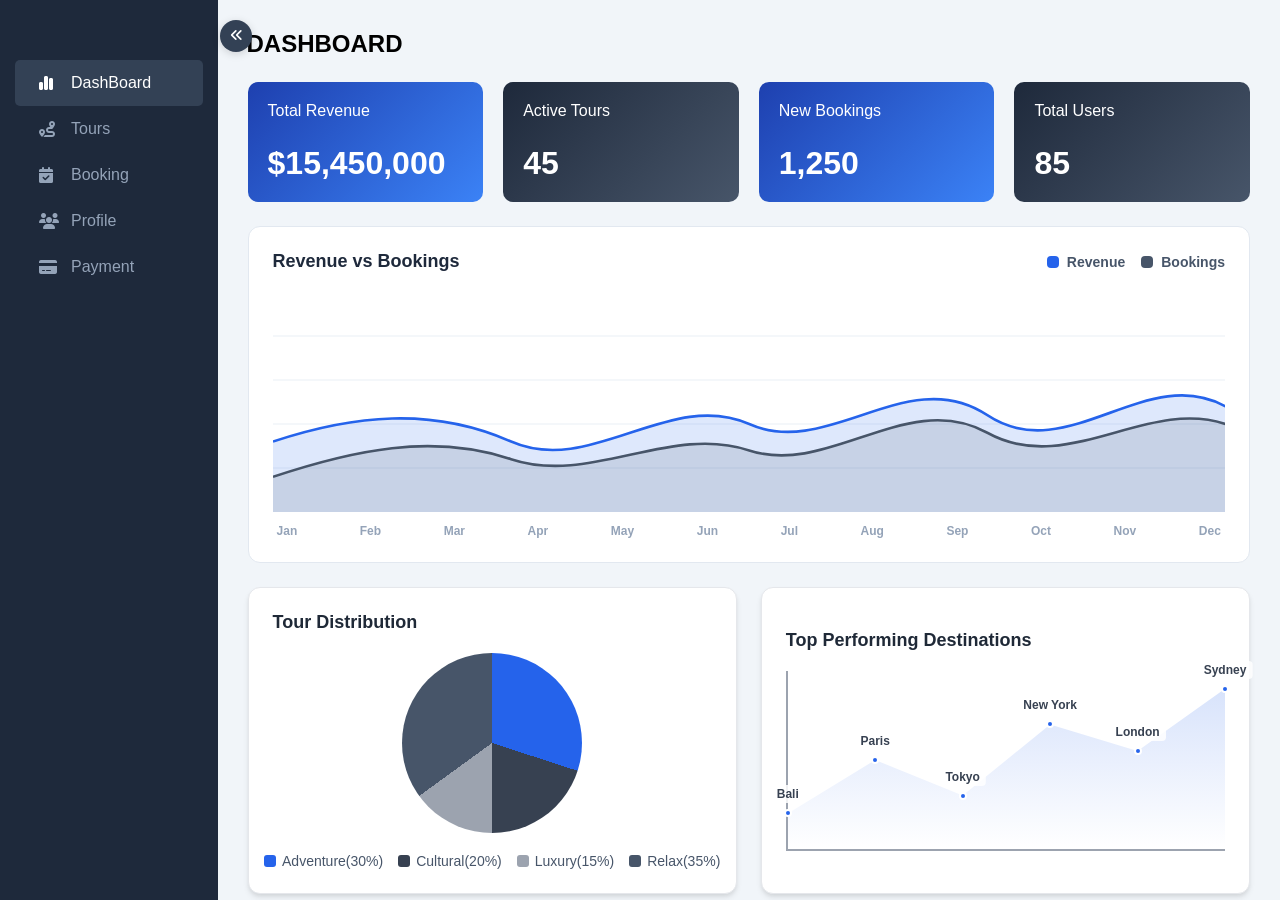
==== html/AdminDashBoard.html @ f74b4b29 "g" ====
<!doctype html>
<html lang="en">
<head>
    <meta charset="UTF-8">
    <meta name="viewport"
          content="width=device-width, user-scalable=no, initial-scale=1.0, maximum-scale=1.0, minimum-scale=1.0">
    <meta http-equiv="X-UA-Compatible" content="ie=edge">
    <title>Document</title>
    <link rel = "stylesheet" href = "../css/AdminDashBoard.css">
    <link rel="stylesheet" href="https://cdnjs.cloudflare.com/ajax/libs/font-awesome/6.4.0/css/all.min.css">
    <script src="../js/AdminDashBoard.js" defer></script>
</head>
<body>
    <div class = "sidebar" id = "sidebar">
        <button class="toggle-btn" id="toggleBtn">
            <i class="fa-solid fa-angles-left" id = "toggleIcon"></i>
        </button>
        <ul class = "sidebar-menu">
            <li><a href = "AdminDashBoard.html" class = "active"><i class = "fa-solid fa-chart-simple"></i>DashBoard</a></li>
            <li><a href = "tours_home.html"><i class = "fa-solid fa-route"></i>Tours</a></li>
            <li><a href = "TourBookingForm.html"><i class = "fa-solid fa-calendar-check"></i>Booking</a></li>
            <li><a href = "UserProfile.html"><i class = "fa-solid fa-users"></i>Profile</a></li>
            <li><a href = "PaymentConfirmation.html"><i class = "fa-solid fa-credit-card"></i>Payment</a></li>
        </ul>
    </div>
    <main class = "main-content">
        <header class = "main-header">
            <h2>DASHBOARD</h2>
        </header>
        <div class = "main-card">
            <div class = "total-revenue">
                <p>Total Revenue</p>
                <h1>$15,450,000</h1>
            </div>
            <div class = "active-tour">
                <p>Active Tours</p>
                <h1>45</h1>
            </div>
            <div class = "new-booking">
                <p>New Bookings</p>
                <h1>1,250</h1>
            </div>
            <div class = "total-user">
                <p>Total Users</p>
                <h1>85</h1>
            </div>
        </div>
        <div class = "chart">
            <div class = "chart-header">
                <div class = "chart-title">Revenue vs Bookings</div>
                <div class = "legend">
                    <div class = "legend-item">
                        <span class = "color-dot blue-dot"></span> Revenue
                    </div>
                    <div class = "legend-item">
                        <span class = "color-dot grey-dot"></span> Bookings
                    </div>
                </div>
            </div>
            <div class = "chart-body">
                <svg viewBox="0 0 1200 250" preserveAspectRatio="none">
                    <line x1="0" y1="50" x2="1200" y2="50" stroke="#f1f5f9" stroke-width="1.5" />
                    <line x1="0" y1="100" x2="1200" y2="100" stroke="#f1f5f9" stroke-width="1.5" />
                    <line x1="0" y1="150" x2="1200" y2="150" stroke="#f1f5f9" stroke-width="1.5" />
                    <line x1="0" y1="200" x2="1200" y2="200" stroke="#f1f5f9" stroke-width="1.5" />
                    <path d="M0,170 C100,140 200,130 300,170 C400,210 500,110 600,150 C700,190 800,80 900,140 C1000,200 1100,80 1200,130 L1200,250 L0,250 Z"
                          fill="rgba(37, 99, 235, 0.15)" />
                    <path d="M0,170 C100,140 200,130 300,170 C400,210 500,110 600,150 C700,190 800,80 900,140 C1000,200 1100,80 1200,130"
                          fill="none" stroke="#2563eb" stroke-width="3" />
                    <path d="M0,210 C100,180 200,160 300,190 C400,220 500,150 600,180 C700,210 800,110 900,160 C1000,210 1100,120 1200,150 L1200,250 L0,250 Z"
                          fill="rgba(71, 85, 105, 0.15)" />
                    <path d="M0,210 C100,180 200,160 300,190 C400,220 500,150 600,180 C700,210 800,110 900,160 C1000,210 1100,120 1200,150"
                          fill="none" stroke="#475569" stroke-width="3" />
                </svg>
            </div>
            <div class="months">
                <span>Jan</span><span>Feb</span><span>Mar</span><span>Apr</span><span>May</span><span>Jun</span>
                <span>Jul</span><span>Aug</span><span>Sep</span><span>Oct</span><span>Nov</span><span>Dec</span>
            </div>
        </div>
        <div class = "two-chart">
            <div class = "pie-chart">
                <div class = "pie-title">
                    Tour Distribution
                </div>
                <div class = "pie-visual"></div>
                <div class = "pie-body"></div>
                <div class = "pie-legend">
                    <div class = "legend-item">
                        <span class="color-box" style="background-color: #2563eb;"></span>Adventure(30%)
                    </div>
                    <div class = "legend-item">
                        <span class="color-box" style="background-color: #374151;"></span>Cultural(20%)
                    </div>
                    <div class = "legend-item">
                        <span class="color-box" style="background-color: #9ca3af;"></span>Luxury(15%)
                    </div>
                    <div class = "legend-item">
                        <span class="color-box" style="background-color: #475569;"></span>Relax(35%)
                    </div>
                </div>
            </div>
            <div class = "line-chart">
                <div class = "line-title">Top Performing Destinations</div>
                <div class = "line-visual">
                    <div class="line-path"></div>
                    <div class="chart-dot" style="left: 0%; top: 80%;">
                        <span class = "dot-label">Bali</span>
                    </div>
                    <div class="chart-dot" style="left: 20%; top: 50%;">
                        <span class = "dot-label">Paris</span>
                    </div>
                    <div class="chart-dot" style="left: 40%; top: 70%;">
                        <span class = "dot-label">Tokyo</span>
                    </div>
                    <div class="chart-dot" style="left: 60%; top: 30%;">
                        <span class = "dot-label">New York</span>
                    </div>
                    <div class="chart-dot" style="left: 80%; top: 45%;">
                        <span class = "dot-label">London</span>
                    </div>
                    <div class="chart-dot" style="left: 100%; top: 10%;">
                        <span class = "dot-label">Sydney</span>
                    </div>
                </div>
            </div>
        </div>
        <div class = "booking-card">
            <h3 class = "booking-title">Recent Bookings</h3>
            <table class="booking-table">
                <thead>
                <tr>
                    <th>Order ID</th>
                    <th>Customer Name</th>
                    <th>Date</th>
                    <th>Amount</th>
                    <th>Status</th>
                    <th>Actions</th>
                </tr>
                </thead>
                <tbody>
                <tr>
                    <td>25021839</td>
                    <td>Ngo Dai Lam</td>
                    <td>2026-03-20 03:00</td>
                    <td>$150.00</td>
                    <td><span class="status status-confirmed">Confirmed</span></td>
                    <td>
                        <div class="action-buttons">
                            <button class="btn-action btn-view">👁️</button>
                            <button class="btn-action btn-edit">✏️</button>
                            <button class="btn-action btn-delete">🗑️</button>
                        </div>
                    </td>
                </tr>
                <tr>
                    <td>2000202</td>
                    <td>Quach Loan</td>
                    <td>2026-01-28 13:00</td>
                    <td>$180.00</td>
                    <td><span class="status status-pending">Pending</span></td>
                    <td>
                        <div class="action-buttons">
                            <button class="btn-action btn-view">👁️</button>
                            <button class="btn-action btn-edit">✏️</button>
                            <button class="btn-action btn-delete">🗑️</button>
                        </div>
                    </td>
                </tr>
                <tr>
                    <td>2000203</td>
                    <td>Quach Ngoc</td>
                    <td>2026-07-02 02:00</td>
                    <td>$180.00</td>
                    <td><span class="status status-cancelled">Cancelled</span></td>
                    <td>
                        <div class="action-buttons">
                            <button class="btn-action btn-view">👁️</button>
                            <button class="btn-action btn-edit">✏️</button>
                            <button class="btn-action btn-delete">🗑️</button>
                        </div>
                    </td>
                </tr>
                <tr>
                    <td>2000204</td>
                    <td>Nguyen Hoang Duong</td>
                    <td>2026-03-29 07:30</td>
                    <td>$180.00</td>
                    <td><span class="status status-cancelled">Cancelled</span></td>
                    <td>
                        <div class="action-buttons">
                            <button class="btn-action btn-view">👁️</button>
                            <button class="btn-action btn-edit">✏️</button>
                            <button class="btn-action btn-delete">🗑️</button>
                        </div>
                    </td>
                </tr>
                <tr>
                    <td>2000205</td>
                    <td>Nguyen Quoc Khanh</td>
                    <td>2026-07-17 18:36</td>
                    <td>$180.00</td>
                    <td><span class="status status-confirmed">Confirmed</span></td>
                    <td>
                        <div class="action-buttons">
                            <button class="btn-action btn-view">👁️</button>
                            <button class="btn-action btn-edit">✏️</button>
                            <button class="btn-action btn-delete">🗑️</button>
                        </div>
                    </td>
                </tr>
                </tbody>
            </table>
        </div>
    </main>
    <div class="popup-confirm" id="confirmPopup">
        <div class="popup-box">
            <div class="popup-icon">⚠️</div>
            <h3 class="popup-title">Are you sure?</h3>
            <p class="popup-text">Are you sure to delete this booking? This action cannot be undone</p>
            <div class="popup-buttons">
                <button class="btn-popup btn-cancel" id="cancelDeleteBtn">Cancel</button>
                <button class="btn-popup btn-confirm" id="confirmDeleteBtn">Delete</button>
            </div>
        </div>
    </div>
</body>
</html>
---- css/AdminDashBoard.css ----
*{
    margin: 0;
    padding: 0;
    box-sizing: border-box;
    font-family: "Inter", sans-serif;
}

body{
    display: flex;
    height: 100vh;
    background-color: #f1f5f9;
}

.sidebar{
    width: 240px;
    background-color: #1e293b;
    color: #94a3b8;
    display: flex;
    flex-direction: column;
    min-height: 100vh;
    transition: all 0.3s ease;
}

.toggle-btn {
    position: absolute;
    top: 20px;           
    left: 220px;     
    width: 32px;
    height: 32px;
    background-color: #334155;
    color: #ffffff;
    border: none;
    border-radius: 50%;  
    display: flex;
    align-items: center;
    justify-content: center;
    cursor: pointer;
    box-shadow: 0 2px 8px rgba(0, 0, 0, 0.15); 
    z-index: 10;
    transition: right 0.3s ease-in-out, background 0.2s, transform 0.3s;
}

.toggle-btn:hover {
    background-color: #475569;
}

.sidebar.collapsed {
    width: 0;
    min-width: 0;
}

.sidebar.collapsed .sidebar-menu {
    display: none;
}

.sidebar.collapsed .toggle-btn {
    right: -32px;
}

.sidebar-menu {
    margin-top: 20px;
    list-style: none;
}

.sidebar-menu a {
    display: flex;
    align-items: center;
    gap: 12px;
    padding: 14px 24px;
    color: #94a3b8;
    text-decoration: none;
    font-weight: 500;
    transition: 0.2s;
    border-radius: 5px;
    margin-right: 15px;
    margin-left: 15px;
}

.sidebar-menu a:hover,
.sidebar-menu a.active {
    color: #ffffff;
    background-color: #334155;
}
.sidebar-menu i {
    width: 20px;
}

.main-header{
    margin-left: 20px;
}

.active{
    margin-top: 40px;
}

.main-content{
    display: flex;
    padding: 30px;
    flex-direction: column;
    gap: 24px;
    flex-grow: 1;
    overflow-y: auto;
}

.total-revenue{
    background: linear-gradient(135deg, #1e40af, #3b82f6);
    color: #ffffff;
    padding: 20px;
    border-radius: 10px;
    min-height: 120px;
    display: flex;
    flex-direction: column;
    justify-content: space-between;
    position: relative;
    overflow: hidden;
}

.active-tour{
    background: linear-gradient(135deg, #1e293b, #475569);
    color: #ffffff;
    padding: 20px;
    border-radius: 10px;
    min-height: 120px;
    display: flex;
    flex-direction: column;
    justify-content: space-between;
    position: relative;
    overflow: hidden;
}

.new-booking{
    background: linear-gradient(135deg, #1e40af, #3b82f6);
    color: #ffffff;
    padding: 20px;
    border-radius: 10px;
    min-height: 120px;
    display: flex;
    flex-direction: column;
    justify-content: space-between;
    position: relative;
    overflow: hidden;
}

.total-user{
    background: linear-gradient(135deg, #1e293b, #475569);
    color: #ffffff;
    padding: 20px;
    border-radius: 10px;
    min-height: 120px;
    display: flex;
    flex-direction: column;
    justify-content: space-between;
    position: relative;
    overflow: hidden;
}

.main-card{
    display: grid;
    gap: 20px;
    grid-template-columns: repeat(4, minmax(0, 1fr));
    width: 100%;
}

.main-header{
    margin-left: -1px;
}

.chart-header{
    display: flex;
    justify-content: space-between;
    align-items: center;
    margin-bottom: 20px;
}

.chart{
    background-color: #ffffff;
    width: 100%;
    padding: 24px;
    border-radius: 12px;
    border: 1px solid #e2e8f0;
}

.chart-title{
    font-size: 18px;
    font-weight: bold;
    color: #1e293b;
}

.legend{
    display: flex;
    gap: 16px;
    font-size: 14px;
    font-weight: bold;
}

.legend-item {
    display: flex;
    align-items: center;
    gap: 8px;
    color: #475569;
}

.color-dot {
    width: 12px;
    height: 12px;
    border-radius: 4px;
}
.blue-dot {
    background-color: #2563eb;
}

.grey-dot {
    background-color: #475569;
}

.chart-body{
    position: relative;
    width: 100%;
    height: 220px;
}

.chart-body svg{
    width: 100%;
    height: 100%;
}

.months {
    display: flex;
    justify-content: space-between;
    margin-top: 12px;
    color: #94a3b8;
    font-size: 12px;
    font-weight: bold;
    padding: 0 4px;
}

.two-chart{
    display: grid;
    gap: 24px;
    grid-template-columns: repeat(2, minmax(0, 1fr));
    width: 100%;
}

.pie-chart{
    background: #ffffff;
    border-radius: 12px;
    padding: 24px;
    box-shadow: 0 4px 6px -1px rgba(0, 0, 0, 0.1), 0 2px 4px -1px rgba(0, 0, 0, 0.06);
    border: 1px solid #e5e7eb;
    display: flex;
    flex-direction: column;
    align-items: center;
    justify-content: center;
    min-height: 300px;
}

.line-chart{
    background: #ffffff;
    border-radius: 12px;
    padding: 24px;
    box-shadow: 0 4px 6px -1px rgba(0, 0, 0, 0.1), 0 2px 4px -1px rgba(0, 0, 0, 0.06);
    border: 1px solid #e5e7eb;
    display: flex;
    flex-direction: column;
    align-items: center;
    justify-content: center;
    min-height: 300px;
}

.pie-title{
    font-size: 18px;
    font-weight: 600;
    color: #1f2937;
    margin-bottom: 20px;
    align-self: flex-start;
}

.pie-visual {
    width: 180px;
    height: 180px;
    border-radius: 50%;
    background: conic-gradient(
            #2563eb 0% 30%,
            #374151 30% 50%,
            #9ca3af 50% 65%,
            #475569 65% 100%
    );
    position: relative;
}

.pie-legend {
    display: flex;
    gap: 15px;
    margin-top: 20px;
    font-size: 14px;
}

.pie-legend .legend-item {
    display: flex;
    align-items: center;
    gap: 6px;
}

.color-box {
    width: 12px;
    height: 12px;
    border-radius: 3px;
}

.line-title{
    font-size: 18px;
    font-weight: 600;
    color: #1f2937;
    margin-bottom: 20px;
    align-self: flex-start;
}

.line-visual {
    width: 100%;
    height: 180px;
    border-left: 2px solid #9ca3af;
    border-bottom: 2px solid #9ca3af;
    position: relative;
    box-sizing: border-box;
    padding: 10px;
}

.line-path {
    width: 100%;
    height: 100%;
    background: linear-gradient(180deg, rgba(37, 99, 235, 0.2) 0%, rgba(37, 99, 235, 0) 100%);
    clip-path: polygon(0% 80%, 20% 50%, 40% 70%, 60% 30%, 80% 45%, 100% 10%, 100% 100%, 0% 100%);
    position: absolute;
    bottom: 0;
    left: 0;
}

.line-border {
    position: absolute;
    width: 100%;
    height: 100%;
    top: 0;
    left: 0;
    background: none;
    border: none;
}

.chart-dot {
    width: 8px;
    height: 8px;
    background-color: #2563eb;
    border: 2px solid #fff;
    border-radius: 50%;
    position: absolute;
    transform: translate(-50%, -50%);
}

.dot-label{
    position: absolute;
    bottom: 12px;
    left: 50%;
    transform: translateX(-50%);
    font-size: 12px;
    font-weight: 600;
    color: #374151;
    white-space: nowrap;
    background-color: rgba(255, 255, 255, 0.85);
    padding: 2px 6px;
    border-radius: 4px;
    pointer-events: none;
}

.booking-card {
    background-color: #ffffff;
    width: 100%;
    padding: 24px;
    border-radius: 12px;
    border: 1px solid #e2e8f0;
    box-shadow: 0 4px 6px -1px rgba(0, 0, 0, 0.05);
}

.booking-title {
    font-size: 18px;
    font-weight: bold;
    color: #1e293b;
    margin-bottom: 20px;
}

.booking-table {
    width: 100%;
    border-collapse: collapse; 
    text-align: left;
    font-size: 14px;
}

.booking-table thead tr {
    background-color: #f8fafc; 
    color: #334155;
}

.booking-table th,
.booking-table td {
    padding: 14px 16px;
    border-bottom: 1px solid #e2e8f0; 
}

.booking-table td {
    color: #334155;
    font-weight: 500;
}

.status {
    padding: 6px 16px;
    border-radius: 20px; 
    font-size: 13px;
    font-weight: 600;
    display: inline-block;
}

.status-confirmed {
    background-color: #2563eb;
    color: #ffffff;
}

.status-pending {
    background-color: #ca8a04; 
    color: #ffffff;
}

.status-cancelled {
    background-color: #ef4444;
    color: #ffffff;
}

.action-buttons {
    display: flex;
    gap: 12px;
}

.btn-action {
    background: none;
    border: none;
    cursor: pointer;
    font-size: 16px;
    transition: transform 0.1s;
    padding: 2px;
}

.btn-action:hover {
    transform: scale(1.15); 
}

.btn-view { 
    color: #2563eb; 
}

.btn-edit { 
    color: #475569; 
}

.btn-delete { 
    color: #ef4444; 
}

.popup-confirm{
    position: fixed !important;
    top: 0 !important;
    left: 0 !important;
    right: 0 !important;
    bottom: 0 !important;
    width: 100% !important;
    height: 100% !important;
    margin: 0 !important;  /* Triệt tiêu mọi margin kế thừa gây hở */
    padding: 0 !important; /* Triệt tiêu mọi padding kế thừa */
    background-color: rgba(15, 23, 42, 0.6); 
    backdrop-filter: blur(4px);             
    display: flex;
    align-items: center;
    justify-content: center;
    z-index: 99999999999999 !important;;
    opacity: 0;
    pointer-events: none;
    transition: opacity 0.2s ease-in-out;
}

.popup-confirm.active {
    opacity: 1;
    pointer-events: auto;
}

.popup-box{
    background-color: #ffffff;
    padding: 30px;
    border-radius: 12px;
    width: 400px;
    max-width: 100%;
    text-align: center;
    box-shadow: 0 10px 25px -5px rgba(0, 0, 0, 0.1), 0 8px 10px -6px rgba(0, 0, 0, 0.1);
    transform: scale(1);
    transition: transform 0.2s ease-in-out;
}

.popup-confirm.active .popup-box {
    transform: scale(1) translateY(0);;
    opacity: 1;
}

.popup-icon{
    font-size: 40px;
    margin-bottom: 15px;
}

.popup-title{
    font-size: 20px;
    color: #1e293b;
    font-weight: 700;
    margin-bottom: 10px;
}

.popup-text{
    font-size: 14px;
    color: #64748b;
    line-height: 1.5;
    margin-bottom: 24px;
}

.popup-buttons{
    display: flex;
    gap: 12px;
    justify-content: center;
}

.btn-popup{
    padding: 10px 20px;
    border-radius: 6px;
    font-size: 14px;
    font-weight: 600;
    cursor: pointer;
    border: none;
    transition: 0.2s;
    width: 100px;
}

.btn-confirm{
    background-color: #ef4444;
    color: #ffffff;
}

.btn-confirm:hover {
    background-color: #dc2626;
}

.btn-cancel {
    background-color: #f1f5f9;
    color: #475569;
}
.btn-cancel:hover {
    background-color: #e2e8f0;
}
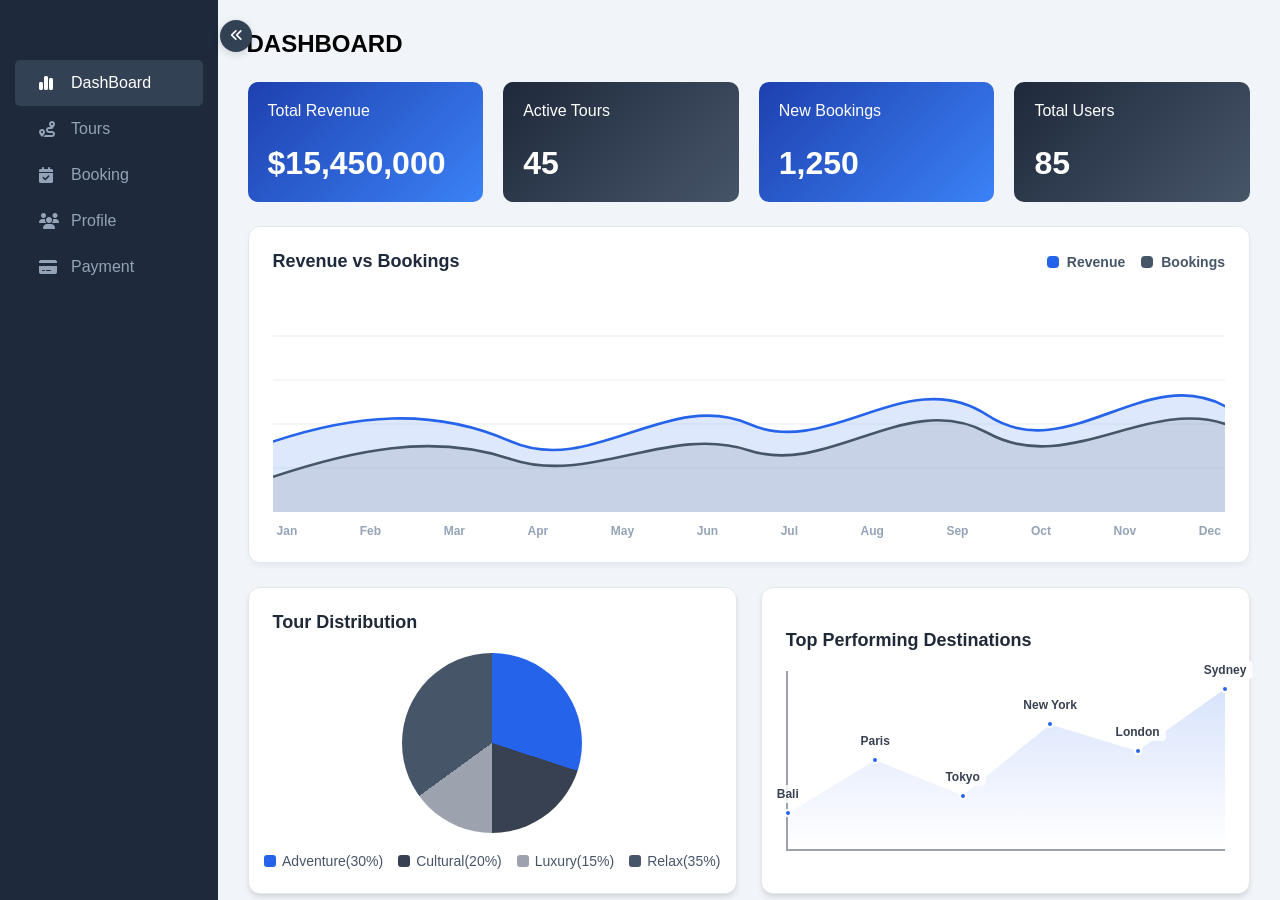
==== commit 983047fa: "update_tourSearch" ====
--- a/html/AdminDashBoard.html
+++ b/html/AdminDashBoard.html
@@ -2,8 +2,7 @@
 <html lang="en">
 <head>
     <meta charset="UTF-8">
-    <meta name="viewport"
-          content="width=device-width, user-scalable=no, initial-scale=1.0, maximum-scale=1.0, minimum-scale=1.0">
+    <meta name="viewport" content="width=device-width, user-scalable=no, initial-scale=1.0, maximum-scale=1.0, minimum-scale=1.0">
     <meta http-equiv="X-UA-Compatible" content="ie=edge">
     <title>Document</title>
     <link rel = "stylesheet" href = "../css/AdminDashBoard.css">
@@ -141,8 +140,8 @@
                 <tbody>
                 <tr>
                     <td>25021839</td>
-                    <td>Ngo Dai Lam</td>
-                    <td>2026-03-20 03:00</td>
+                    <td class = "name">Ngo Dai Lam</td>
+                    <td class = "date">2026-03-20 03:00</td>
                     <td>$150.00</td>
                     <td><span class="status status-confirmed">Confirmed</span></td>
                     <td>
@@ -155,8 +154,8 @@
                 </tr>
                 <tr>
                     <td>2000202</td>
-                    <td>Quach Loan</td>
-                    <td>2026-01-28 13:00</td>
+                    <td class = "name">Quach Loan</td>
+                    <td class = "date">2026-01-28 13:00</td>
                     <td>$180.00</td>
                     <td><span class="status status-pending">Pending</span></td>
                     <td>
@@ -168,10 +167,10 @@
                     </td>
                 </tr>
                 <tr>
-                    <td>2000203</td>
-                    <td>Quach Ngoc</td>
-                    <td>2026-07-02 02:00</td>
-                    <td>$180.00</td>
+                    <td >2000203</td>
+                    <td class = "name">Quach Ngoc</td>
+                    <td class = "date">2026-07-02 02:00</td>
+                    <td>$100.00</td>
                     <td><span class="status status-cancelled">Cancelled</span></td>
                     <td>
                         <div class="action-buttons">
@@ -183,9 +182,9 @@
                 </tr>
                 <tr>
                     <td>2000204</td>
-                    <td>Nguyen Hoang Duong</td>
-                    <td>2026-03-29 07:30</td>
-                    <td>$180.00</td>
+                    <td class = "name">Nguyen Hoang Duong</td>
+                    <td class = "date">2026-03-29 07:30</td>
+                    <td>$200.00</td>
                     <td><span class="status status-cancelled">Cancelled</span></td>
                     <td>
                         <div class="action-buttons">
@@ -197,9 +196,9 @@
                 </tr>
                 <tr>
                     <td>2000205</td>
-                    <td>Nguyen Quoc Khanh</td>
-                    <td>2026-07-17 18:36</td>
-                    <td>$180.00</td>
+                    <td class = "name">Nguyen Quoc Khanh</td>
+                    <td class = "date">2026-07-17 18:36</td>
+                    <td>$50.00</td>
                     <td><span class="status status-confirmed">Confirmed</span></td>
                     <td>
                         <div class="action-buttons">
@@ -224,5 +223,58 @@
             </div>
         </div>
     </div>
+    <div class="popup-edit" id="editPopup">
+        <div class="popup-content">
+            <div class="popup-header">
+                <h2>Edit Customer Info</h2>
+            </div>
+            <form id="editForm">
+                <div class="form-group">
+                    <label for="customerName">Customer Name</label>
+                    <input type="text" id="customerName" placeholder="E.g. Ngo Dai Lam" required>
+                </div>
+                <div class="form-group">
+                    <label for="dateTime">Date</label>
+                    <input type="datetime-local" id="dateTime" required>
+                </div>
+                <div class="form-group">
+                    <label for="status">Status</label>
+                    <select id="status">
+                        <option value="confirmed">Confirmed</option>
+                        <option value="pending">Pending</option>
+                        <option value="cancelled">Cancelled</option>
+                    </select>
+                </div>
+                <div class="popup-actions">
+                    <button type = "button" class="btn btn-cancel" id="cancelEditBtn">Cancel</button>
+                    <button type = "submit" class="btn btn-save" id = "saveEditBtn">Save</button>
+                </div>
+            </form>
+        </div>
+    </div>
+    <div class="popup-edit" id="viewPopup">
+        <div class="popup-content">
+            <div class="popup-header">
+                <h2>Customer Details</h2>
+            </div>
+            <form>
+                <div class="form-group">
+                    <label>Customer Name</label>
+                    <input type="text" id="viewCustomerName" disabled>
+                </div>
+                <div class="form-group">
+                    <label>Date</label>
+                    <input type="text" id="viewDateTime" disabled>
+                </div>
+                <div class="form-group">
+                    <label>Status</label>
+                    <input type="text" id="viewStatus" class="status" disabled style="text-transform: capitalize;">
+                </div>
+                <div class="popup-actions">
+                    <button type="button" class="btn btn-cancel" id="closeViewBtn">Close</button>
+                </div>
+            </form>
+        </div>
+    </div>
 </body>
 </html>
--- a/css/AdminDashBoard.css
+++ b/css/AdminDashBoard.css
@@ -37,7 +37,7 @@
     cursor: pointer;
     box-shadow: 0 2px 8px rgba(0, 0, 0, 0.15); 
     z-index: 10;
-    transition: right 0.3s ease-in-out, background 0.2s, transform 0.3s;
+    transition: right 0.3s ease-in-out, background 0.3s, transform 0.3s;
 }
 
 .toggle-btn:hover {
@@ -178,6 +178,7 @@
     padding: 24px;
     border-radius: 12px;
     border: 1px solid #e2e8f0;
+    box-shadow: 0 4px 6px -1px rgba(0, 0, 0, 0.05);
 }
 
 .chart-title{
@@ -415,6 +416,7 @@
     font-size: 13px;
     font-weight: 600;
     display: inline-block;
+    text-transform: capitalize;
 }
 
 .status-confirmed {
@@ -470,8 +472,8 @@
     bottom: 0 !important;
     width: 100% !important;
     height: 100% !important;
-    margin: 0 !important;  /* Triệt tiêu mọi margin kế thừa gây hở */
-    padding: 0 !important; /* Triệt tiêu mọi padding kế thừa */
+    margin: 0 !important;  
+    padding: 0 !important;
     background-color: rgba(15, 23, 42, 0.6); 
     backdrop-filter: blur(4px);             
     display: flex;
@@ -497,7 +499,7 @@
     text-align: center;
     box-shadow: 0 10px 25px -5px rgba(0, 0, 0, 0.1), 0 8px 10px -6px rgba(0, 0, 0, 0.1);
     transform: scale(1);
-    transition: transform 0.2s ease-in-out;
+    transition: transform 0.3s ease-in-out;
 }
 
 .popup-confirm.active .popup-box {
@@ -556,4 +558,115 @@
 }
 .btn-cancel:hover {
     background-color: #e2e8f0;
+}
+
+.popup-edit{
+    position: fixed !important;
+    top: 0 !important;
+    left: 0 !important;
+    right: 0 !important;
+    bottom: 0 !important;
+    width: 100% !important;
+    height: 100% !important;
+    margin: 0 !important;
+    padding: 0 !important;
+    background-color: rgba(15, 23, 42, 0.6);
+    backdrop-filter: blur(4px);
+    display: flex;
+    align-items: center;
+    justify-content: center;
+    z-index: 99999999999999 !important;;
+    opacity: 0;
+    pointer-events: none;
+    transition: opacity 0.3s ease-in-out;
+}
+
+.popup-edit.active {
+    opacity: 1;
+    pointer-events: auto;
+}
+
+.popup-content {
+    background: #fff;
+    padding: 30px;
+    width: 700px;
+    border-radius: 12px;
+    box-shadow: 0 10px 25px rgba(0, 0, 0, 0.15);
+    transform: scale(0.85);
+    transition: transform 0.3s ease;
+}
+
+.popup-edit.active .popup-content {
+    transform: scale(1);
+}
+
+.popup-header {
+    margin-bottom: 20px;
+}
+
+.popup-header h2 {
+    font-size: 20px;
+    color: #333;
+}
+
+.form-group {
+    margin-bottom: 18px;
+}
+
+.form-group label {
+    display: block;
+    font-size: 14px;
+    font-weight: 600;
+    color: #555;
+    margin-bottom: 8px;
+}
+
+.form-group input, .form-group select {
+    width: 100%;
+    padding: 10px 14px;
+    font-size: 15px;
+    border: 1px solid #ccc;
+    border-radius: 6px;
+    outline: none;
+    transition: border-color 0.3s, box-shadow 0.3s;
+}
+
+.form-group input:focus, .form-group select:focus {
+    border-color: #007bff;
+    box-shadow: 0 0 0 3px rgba(0, 123, 255, 0.15);
+}
+
+.popup-actions {
+    display: flex;
+    justify-content: flex-end;
+    gap: 12px;
+    margin-top: 25px;
+}
+
+.btn {
+    padding: 10px 20px;
+    font-size: 15px;
+    font-weight: 600;
+    border-radius: 6px;
+    cursor: pointer;
+    transition: all 0.2s;
+    border: none;
+}
+
+.btn-cancel {
+    background-color: #f1f3f5;
+    color: #495057;
+}
+
+.btn-cancel:hover {
+    background-color: #e9ecef;
+}
+
+.btn-save {
+    background-color: #28a745;
+    color: #fff;
+}
+
+.btn-save:hover {
+    background-color: #218838;
 }
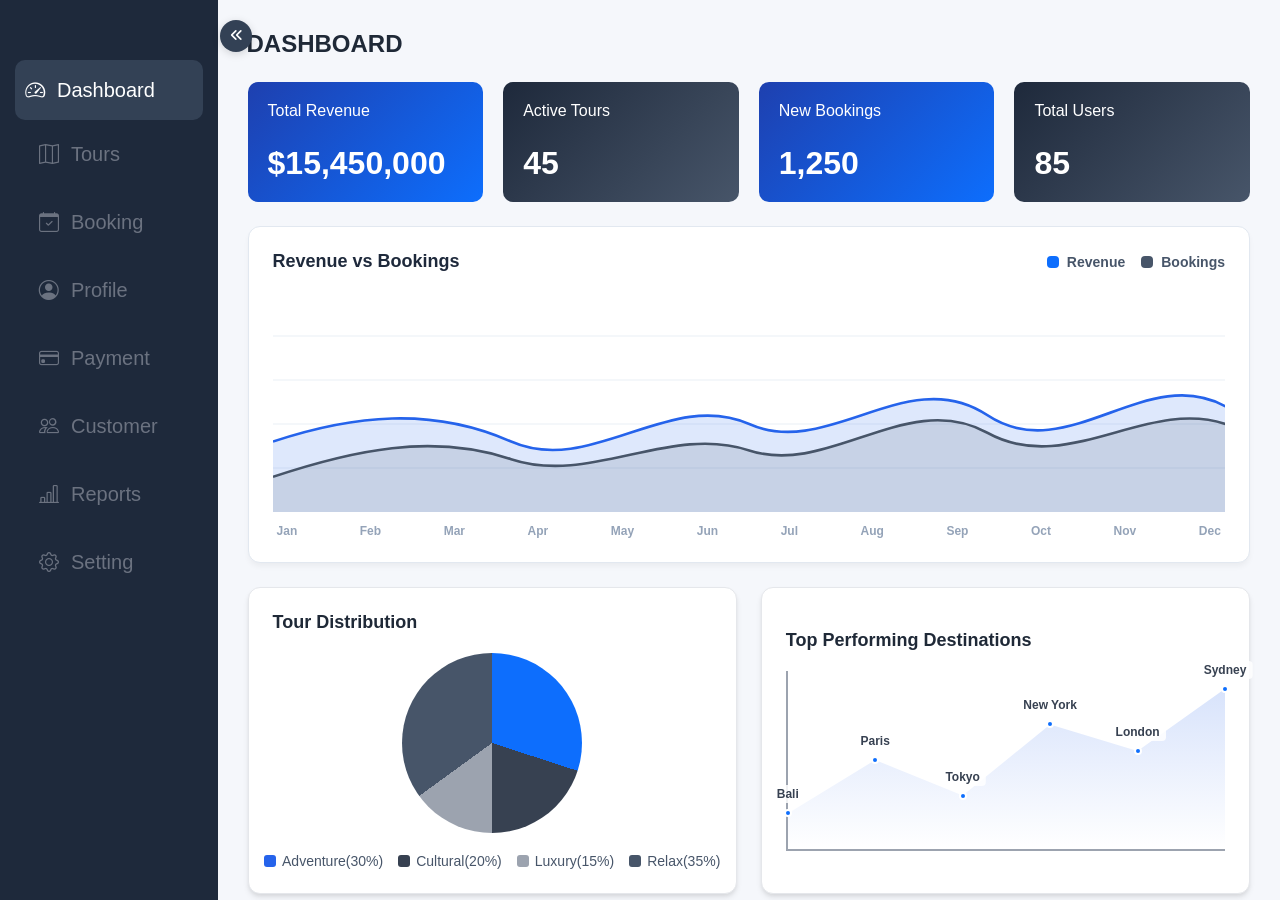
==== commit b3476513: "update_all" ====
--- a/html/AdminDashBoard.html
+++ b/html/AdminDashBoard.html
@@ -6,7 +6,11 @@
     <meta http-equiv="X-UA-Compatible" content="ie=edge">
     <title>Document</title>
     <link rel = "stylesheet" href = "../css/AdminDashBoard.css">
+    
+    <link rel="stylesheet" href="https://cdn.jsdelivr.net/npm/bootstrap-icons@1.13.1/font/bootstrap-icons.min.css">
+
     <link rel="stylesheet" href="https://cdnjs.cloudflare.com/ajax/libs/font-awesome/6.4.0/css/all.min.css">
+    
     <script src="../js/AdminDashBoard.js" defer></script>
 </head>
 <body>
@@ -14,13 +18,63 @@
         <button class="toggle-btn" id="toggleBtn">
             <i class="fa-solid fa-angles-left" id = "toggleIcon"></i>
         </button>
-        <ul class = "sidebar-menu">
-            <li><a href = "AdminDashBoard.html" class = "active"><i class = "fa-solid fa-chart-simple"></i>DashBoard</a></li>
-            <li><a href = "tours_home.html"><i class = "fa-solid fa-route"></i>Tours</a></li>
-            <li><a href = "TourBookingForm.html"><i class = "fa-solid fa-calendar-check"></i>Booking</a></li>
-            <li><a href = "UserProfile.html"><i class = "fa-solid fa-users"></i>Profile</a></li>
-            <li><a href = "PaymentConfirmation.html"><i class = "fa-solid fa-credit-card"></i>Payment</a></li>
-        </ul>
+            <ul class="sidebar-menu">
+                <li>
+                    <a href="AdminDashBoard.html" class="active">
+                        <i class="bi bi-speedometer2"></i>
+                        Dashboard
+                    </a>
+                </li>
+
+                <li>
+                    <a href="tours_home.html">
+                        <i class="bi bi-map"></i>
+                        Tours
+                    </a>
+                </li>
+
+                <li>
+                    <a href="TourBookingForm.html">
+                        <i class="bi bi-calendar-check"></i>
+                        Booking
+                    </a>
+                </li>
+
+                <li>
+                    <a href="UserProfile.html">
+                        <i class="bi bi-person-circle"></i>
+                        Profile
+                    </a>
+                </li>
+
+                <li>
+                    <a href="PaymentConfirmation.html">
+                        <i class="bi bi-credit-card"></i>
+                        Payment
+                    </a>
+                </li>
+
+                <li>
+                    <a href="PaymentConfirmation.html">
+                        <i class="bi bi-people"></i>
+                        Customer
+                    </a>
+                </li>
+
+                <li>
+                    <a href="PaymentConfirmation.html">
+                        <i class="bi bi-bar-chart-line"></i>
+                        Reports
+                    </a>
+                </li>
+
+                <li>
+                    <a href="PaymentConfirmation.html">
+                        <i class="bi bi-gear"></i>
+                        Setting
+                    </a>
+                </li>
+            </ul>
     </div>
     <main class = "main-content">
         <header class = "main-header">
--- a/css/AdminDashBoard.css
+++ b/css/AdminDashBoard.css
@@ -1,20 +1,38 @@
+:root{
+    --primary:#0d6efd;
+    --primary-hover:#1D4ED8;
+    --secondary:#F59E0B;
+
+    --background:#F5F7FB;
+    --surface:#FFFFFF;
+
+    --text:#1F2937;
+    --text-light:#6B7280;
+
+    --border:#E5E7EB;
+}
 *{
     margin: 0;
     padding: 0;
     box-sizing: border-box;
-    font-family: "Inter", sans-serif;
-}
+    font-family:"Plus Jakarta Sans",sans-serif;}
 
 body{
+
+    
+    background:var(--background);
+    color:var(--text);
     display: flex;
     height: 100vh;
-    background-color: #f1f5f9;
-}
+
+}
+
+
 
 .sidebar{
     width: 240px;
-    background-color: #1e293b;
-    color: #94a3b8;
+    background:#1e293b;    
+   color:var(--text);
     display: flex;
     flex-direction: column;
     min-height: 100vh;
@@ -67,22 +85,26 @@
     align-items: center;
     gap: 12px;
     padding: 14px 24px;
-    color: #94a3b8;
-    text-decoration: none;
+     color:#6B7280;    text-decoration: none;
     font-weight: 500;
     transition: 0.2s;
-    border-radius: 5px;
+    border-radius: 10px;
     margin-right: 15px;
     margin-left: 15px;
+    font-size: 20px;
+    line-height: 2.0;
 }
 
 .sidebar-menu a:hover,
 .sidebar-menu a.active {
     color: #ffffff;
     background-color: #334155;
+    padding: 10px;
+    
 }
 .sidebar-menu i {
     width: 20px;
+     color:inherit;
 }
 
 .main-header{
@@ -103,7 +125,7 @@
 }
 
 .total-revenue{
-    background: linear-gradient(135deg, #1e40af, #3b82f6);
+    background: linear-gradient(135deg, #1e40af, #0d6efd);
     color: #ffffff;
     padding: 20px;
     border-radius: 10px;
@@ -129,7 +151,7 @@
 }
 
 .new-booking{
-    background: linear-gradient(135deg, #1e40af, #3b82f6);
+    background: linear-gradient(135deg, #1e40af, #0d6efd);
     color: #ffffff;
     padding: 20px;
     border-radius: 10px;
@@ -207,7 +229,7 @@
     border-radius: 4px;
 }
 .blue-dot {
-    background-color: #2563eb;
+    background-color: #0d6efd;
 }
 
 .grey-dot {
@@ -281,7 +303,7 @@
     height: 180px;
     border-radius: 50%;
     background: conic-gradient(
-            #2563eb 0% 30%,
+            #0d6efd 0% 30%,
             #374151 30% 50%,
             #9ca3af 50% 65%,
             #475569 65% 100%
@@ -349,7 +371,7 @@
 .chart-dot {
     width: 8px;
     height: 8px;
-    background-color: #2563eb;
+    background-color: #0d6efd;
     border: 2px solid #fff;
     border-radius: 50%;
     position: absolute;
@@ -420,7 +442,7 @@
 }
 
 .status-confirmed {
-    background-color: #2563eb;
+    background-color: #0d6efd;
     color: #ffffff;
 }
 
@@ -453,7 +475,7 @@
 }
 
 .btn-view { 
-    color: #2563eb; 
+    color: #0d6efd; 
 }
 
 .btn-edit { 
@@ -632,7 +654,7 @@
 }
 
 .form-group input:focus, .form-group select:focus {
-    border-color: #007bff;
+    border-color: #0d6efd;
     box-shadow: 0 0 0 3px rgba(0, 123, 255, 0.15);
 }
 
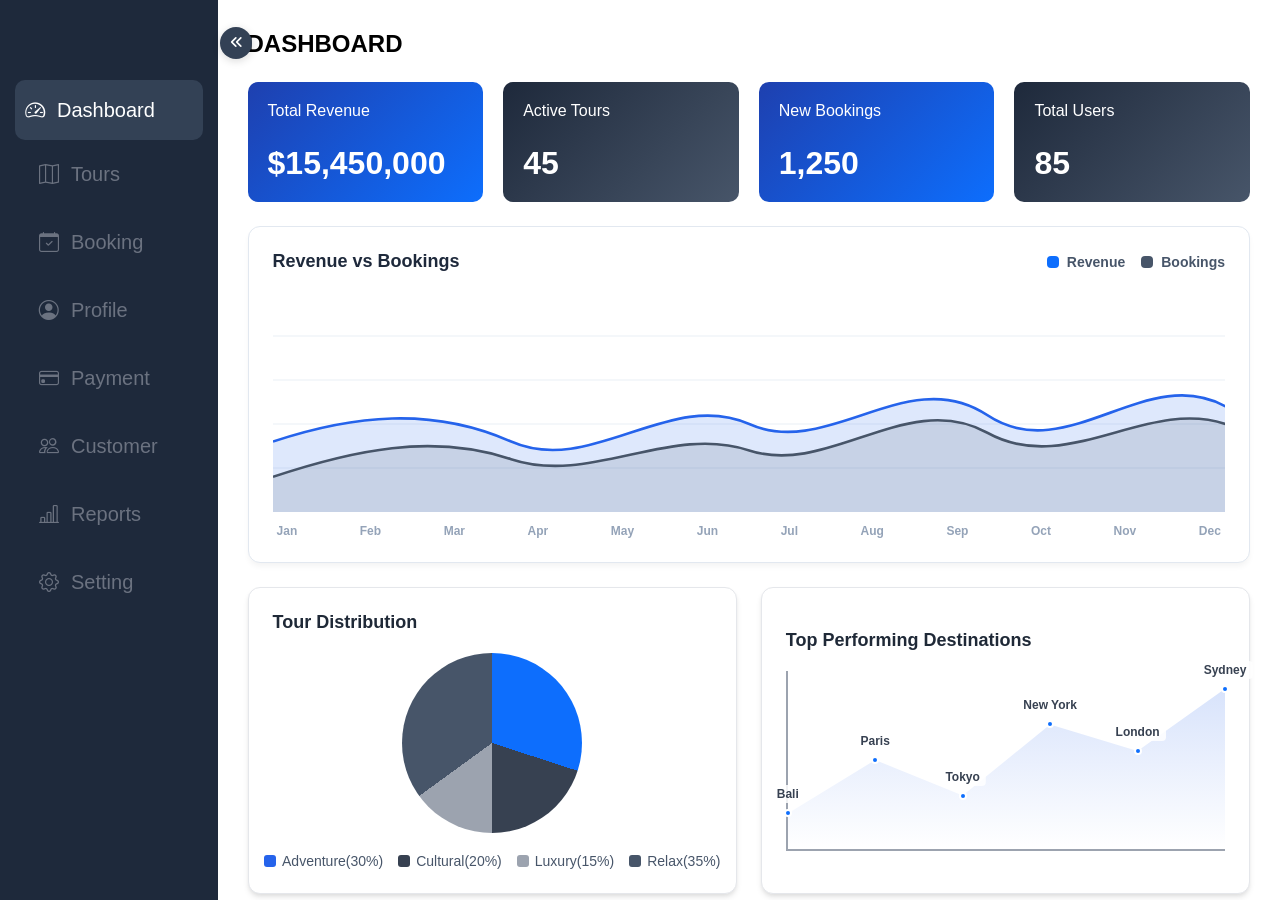
==== commit 931cfb0c: "g" ====
--- a/html/AdminDashBoard.html
+++ b/html/AdminDashBoard.html
@@ -55,21 +55,21 @@
                 </li>
 
                 <li>
-                    <a href="PaymentConfirmation.html">
+                    <a href="#">
                         <i class="bi bi-people"></i>
                         Customer
                     </a>
                 </li>
 
                 <li>
-                    <a href="PaymentConfirmation.html">
+                    <a href="#">
                         <i class="bi bi-bar-chart-line"></i>
                         Reports
                     </a>
                 </li>
 
                 <li>
-                    <a href="PaymentConfirmation.html">
+                    <a href="#">
                         <i class="bi bi-gear"></i>
                         Setting
                     </a>
@@ -180,7 +180,7 @@
         </div>
         <div class = "booking-card">
             <h3 class = "booking-title">Recent Bookings</h3>
-            <table class="booking-table">
+            <table class="booking-table" id = "booking-table">
                 <thead>
                 <tr>
                     <th>Order ID</th>
@@ -270,7 +270,7 @@
         <div class="popup-box">
             <div class="popup-icon">⚠️</div>
             <h3 class="popup-title">Are you sure?</h3>
-            <p class="popup-text">Are you sure to delete this booking? This action cannot be undone</p>
+            <p class="popup-text">Are you sure about deleting this booking? This action cannot be undone</p>
             <div class="popup-buttons">
                 <button class="btn-popup btn-cancel" id="cancelDeleteBtn">Cancel</button>
                 <button class="btn-popup btn-confirm" id="confirmDeleteBtn">Delete</button>
--- a/css/AdminDashBoard.css
+++ b/css/AdminDashBoard.css
@@ -1,16 +1,3 @@
-:root{
-    --primary:#0d6efd;
-    --primary-hover:#1D4ED8;
-    --secondary:#F59E0B;
-
-    --background:#F5F7FB;
-    --surface:#FFFFFF;
-
-    --text:#1F2937;
-    --text-light:#6B7280;
-
-    --border:#E5E7EB;
-}
 *{
     margin: 0;
     padding: 0;
@@ -18,21 +5,16 @@
     font-family:"Plus Jakarta Sans",sans-serif;}
 
 body{
-
-    
     background:var(--background);
     color:var(--text);
     display: flex;
     height: 100vh;
-
-}
-
-
+}
 
 .sidebar{
     width: 240px;
     background:#1e293b;    
-   color:var(--text);
+    color:var(--text);
     display: flex;
     flex-direction: column;
     min-height: 100vh;
@@ -41,7 +23,7 @@
 
 .toggle-btn {
     position: absolute;
-    top: 20px;           
+    top: 27px;
     left: 220px;     
     width: 32px;
     height: 32px;
@@ -76,7 +58,7 @@
 }
 
 .sidebar-menu {
-    margin-top: 20px;
+    margin-top: 40px;
     list-style: none;
 }
 
